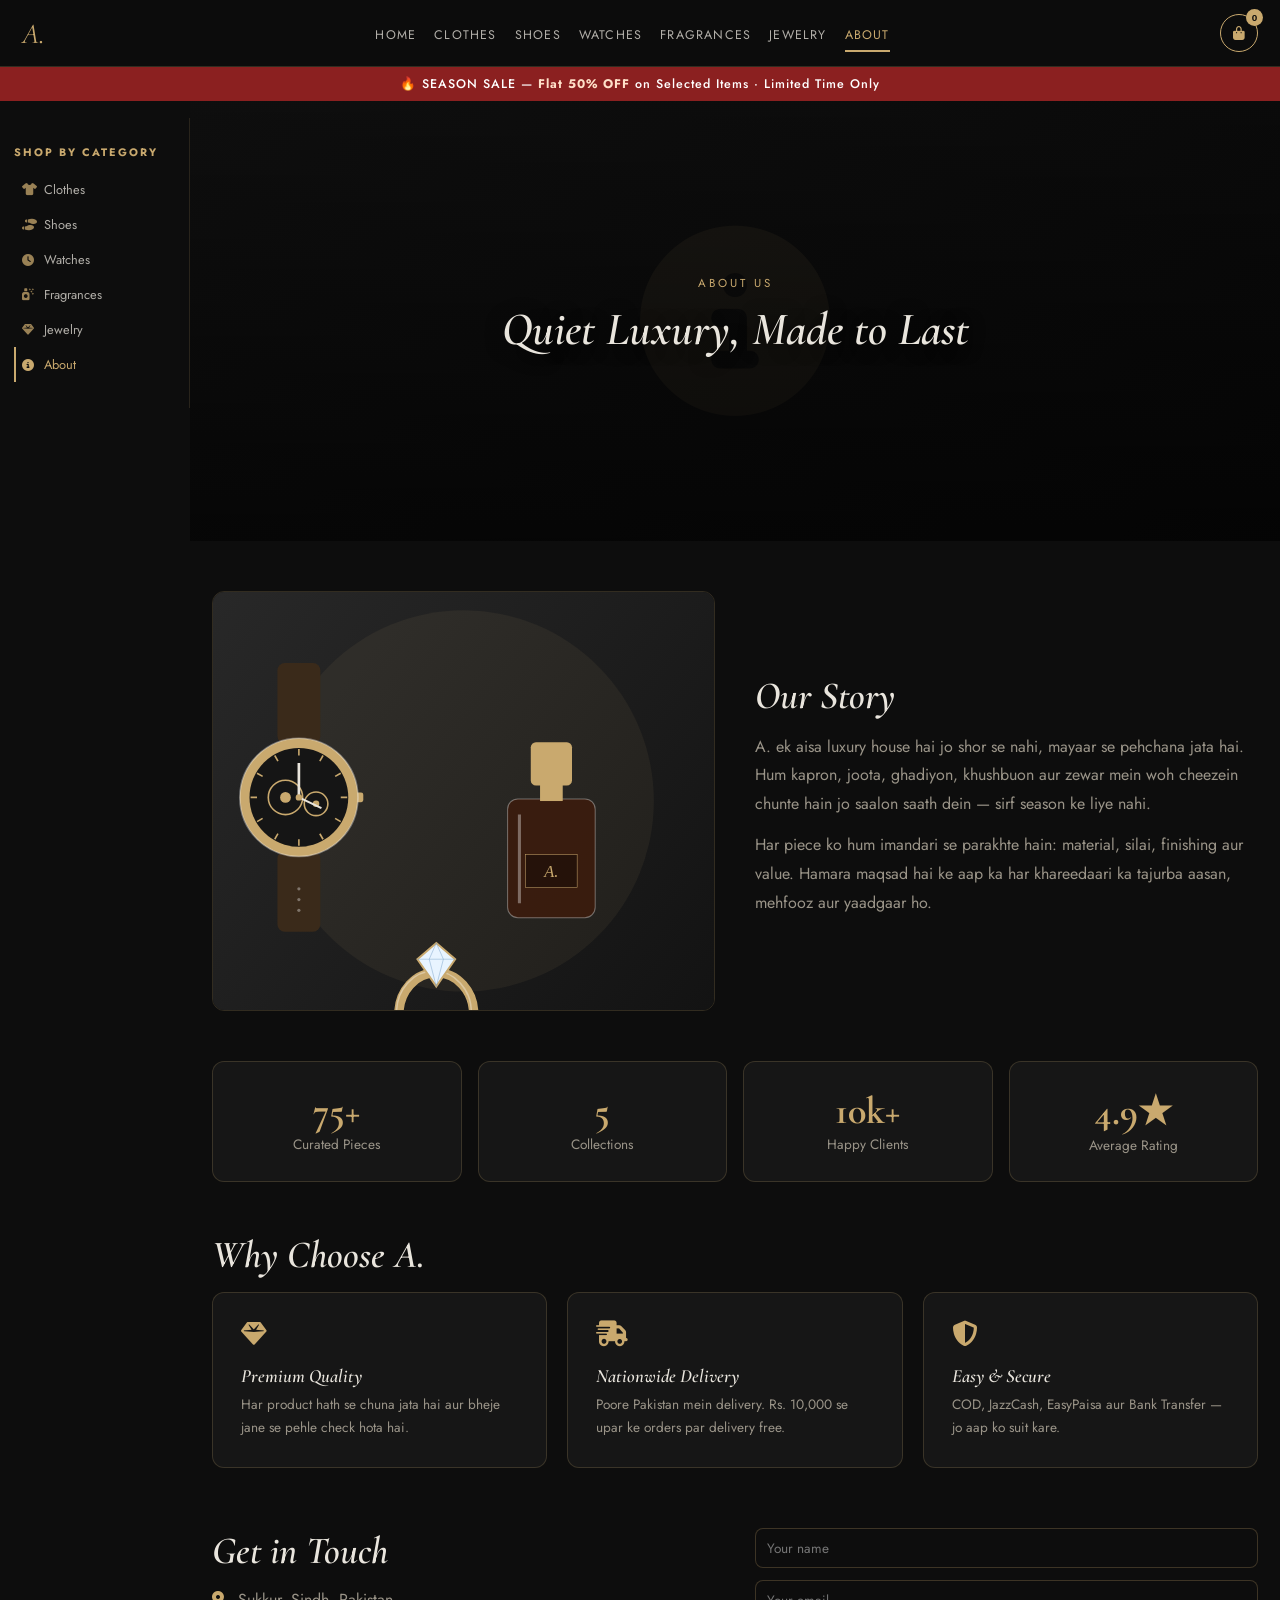
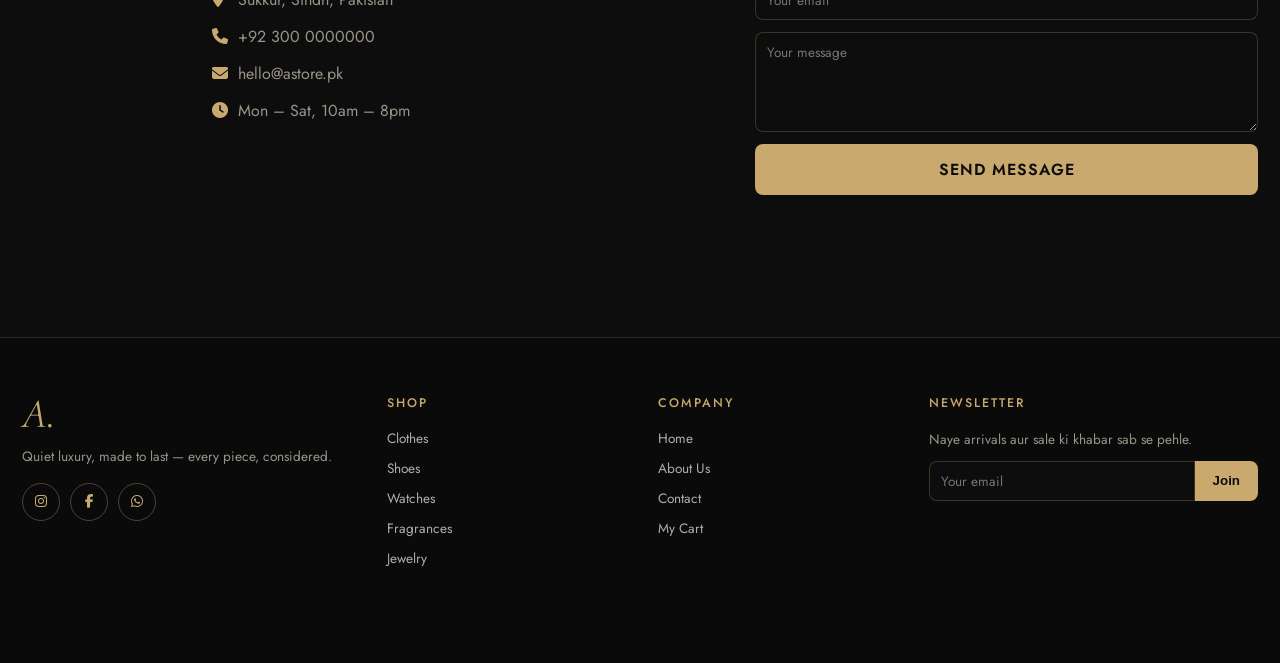
==== about.html @ cb53b063 "Update code files" ====
<!DOCTYPE html>
<html lang="en">
<head>
<meta charset="UTF-8">
<meta name="viewport" content="width=device-width, initial-scale=1">
<title>A. — Luxury Store</title>
<link href="https://fonts.googleapis.com/css2?family=Cormorant+Garamond:ital,wght@0,500;0,600;0,700;1,500;1,600&family=Jost:wght@300;400;500;600&display=swap" rel="stylesheet">
<link rel="stylesheet" href="https://cdnjs.cloudflare.com/ajax/libs/font-awesome/6.5.0/css/all.min.css">
<link href="https://unpkg.com/aos@2.3.1/dist/aos.css" rel="stylesheet">
<link rel="stylesheet" href="css/style.css">
</head>
<body data-page="about">
<header><nav class="nav">
  <a href="index.html" class="logo">A.</a>
  <ul class="links" id="links"></ul>
  <div class="icons">
    <button class="cart-btn" id="cartBtn" aria-label="Cart"><i class="fa-solid fa-bag-shopping"></i><span class="cart-count" id="cartCount">0</span></button>
    <button class="burger" id="burger" aria-label="Menu"><i class="fa-solid fa-bars"></i></button>
  </div>
</nav></header>
<div class="sale-bar">🔥 SEASON SALE — <b>Flat 50% OFF</b> on Selected Items · Limited Time Only</div>
<div class="body-wrap">
  <aside class="sidebar" id="sidebar"><h4>Shop by Category</h4></aside>
  <main class="main" id="main">
<div class="hero" data-aos="fade-in" data-aos-duration="1200"><div class="hero-track"><div class="slide"><i class="fa-solid fa-circle-info"></i><div class="slide-txt"><span>About Us</span><h2>Quiet Luxury, Made to Last</h2></div></div></div></div>
<section class="ab">
  <div class="ab-story" data-aos="fade-up">
    <img src="images/about.svg" alt="Our story">
    <div><h2>Our Story</h2>
      <p>A. ek aisa luxury house hai jo shor se nahi, mayaar se pehchana jata hai. Hum kapron, joota, ghadiyon, khushbuon aur zewar mein woh cheezein chunte hain jo saalon saath dein — sirf season ke liye nahi.</p>
      <p>Har piece ko hum imandari se parakhte hain: material, silai, finishing aur value. Hamara maqsad hai ke aap ka har khareedaari ka tajurba aasan, mehfooz aur yaadgaar ho.</p></div>
  </div>
  <div class="ab-stats" data-aos="fade-up"><div><b>75+</b>Curated Pieces</div><div><b>5</b>Collections</div><div><b>10k+</b>Happy Clients</div><div><b>4.9★</b>Average Rating</div></div>
  <h2>Why Choose A.</h2>
  <div class="ab-vals" data-aos="fade-up">
    <div><i class="fa-solid fa-gem"></i><h3>Premium Quality</h3><p>Har product hath se chuna jata hai aur bheje jane se pehle check hota hai.</p></div>
    <div><i class="fa-solid fa-truck-fast"></i><h3>Nationwide Delivery</h3><p>Poore Pakistan mein delivery. Rs. 10,000 se upar ke orders par delivery free.</p></div>
    <div><i class="fa-solid fa-shield-halved"></i><h3>Easy & Secure</h3><p>COD, JazzCash, EasyPaisa aur Bank Transfer — jo aap ko suit kare.</p></div>
  </div>
  <div class="ab-contact" data-aos="fade-up" id="contact">
    <div><h2>Get in Touch</h2>
      <ul><li><i class="fa-solid fa-location-dot"></i>Sukkur, Sindh, Pakistan</li><li><i class="fa-solid fa-phone"></i>+92 300 0000000</li><li><i class="fa-solid fa-envelope"></i>hello@astore.pk</li><li><i class="fa-solid fa-clock"></i>Mon – Sat, 10am – 8pm</li></ul></div>
    <form id="contactForm"><input id="cName" placeholder="Your name" required><input id="cMail" type="email" placeholder="Your email" required><textarea id="cMsg" rows="4" placeholder="Your message" required></textarea><button type="submit">Send Message</button><div id="cOk"></div></form>
  </div>
</section>
</main>
</div>
<footer class="a-footer">
  <div class="f-in">
    <div><div class="fl">A.</div><p>Quiet luxury, made to last — every piece, considered.</p>
      <div class="soc"><a href="#" aria-label="Instagram"><i class="fa-brands fa-instagram"></i></a><a href="#" aria-label="Facebook"><i class="fa-brands fa-facebook-f"></i></a><a href="https://wa.me/920000000000" aria-label="WhatsApp"><i class="fa-brands fa-whatsapp"></i></a></div></div>
    <div><h5>Shop</h5><a href="clothes.html">Clothes</a><a href="shoes.html">Shoes</a><a href="watches.html">Watches</a><a href="fragrances.html">Fragrances</a><a href="jewelry.html">Jewelry</a></div>
    <div><h5>Company</h5><a href="index.html">Home</a><a href="about.html">About Us</a><a href="about.html#contact">Contact</a><a href="#" id="fCart">My Cart</a></div>
    <div><h5>Newsletter</h5><p>Naye arrivals aur sale ki khabar sab se pehle.</p>
      <form id="nlForm"><input type="email" id="nlMail" placeholder="Your email" required><button type="submit">Join</button></form>
      <div class="f-msg" id="nlMsg"></div></div>
  </div>
  <div class="f-bot" data-aos="fade-in">© 2026 A. — All rights reserved.</div>
</footer>

<!-- Cart / Checkout -->
<div class="overlay" id="overlay"><div class="modal">
  <div class="m-head"><h3>Your Cart</h3><button id="closeCart">✕</button></div>
  <div class="m-body">
    <div class="cart-list" id="cartList"></div>
    <div class="summary" id="summary"></div>
    <div class="row2"><div><label>Full Name</label><input id="fName"></div><div><label>Phone</label><input id="fPhone"></div></div>
    <div><label>Delivery Address</label><input id="fAddr"></div>
    <div class="row2"><div><label>City</label><input id="fCity"></div>
      <div><label>Province</label><select id="fProv"><option>Sindh</option><option>Punjab</option><option>KPK</option><option>Balochistan</option><option>Islamabad</option></select></div></div>
    <div><label>Payment</label><div class="pay-tabs" id="payTabs">
      <button class="pay-tab on" data-pay="Cash on Delivery"><i class="fa-solid fa-money-bill"></i>COD</button>
      <button class="pay-tab" data-pay="JazzCash"><i class="fa-solid fa-mobile-screen"></i>JazzCash</button>
      <button class="pay-tab" data-pay="EasyPaisa"><i class="fa-solid fa-wallet"></i>EasyPaisa</button>
      <button class="pay-tab" data-pay="Bank Transfer"><i class="fa-solid fa-building-columns"></i>Bank</button>
    </div></div>
    <div class="pay-info" id="payInfo"></div>
    <div class="err" id="err"></div>
    <button class="place-btn" id="placeBtn">Place Order Securely</button>
  </div>
</div></div>
<div class="overlay" id="thanks"><div class="modal thankyou">
  <i class="fa-solid fa-circle-check"></i><h3 id="tyTitle">Thank you!</h3><p id="tyText"></p><br>
  <button class="place-btn" id="tyClose">Close</button>
</div></div>
<script src="https://unpkg.com/aos@2.3.1/dist/aos.js"></script>
<script src="js/script.js"></script>
</body>
</html>
---- css/style.css ----
:root{--radius:.75rem;--gold:#c9a96e;--goldL:#f5ebd9;--dark:#0d0d0d;--panel:#161616;--text:#e9e5dd;--muted:#9a9488;--r:12px;--sale:#8b2020;--background:var(--dark);--foreground:var(--text);--primary:var(--gold);--border:rgba(201,169,110,.2);color-scheme:dark}
*{margin:0;padding:0;box-sizing:border-box}
html{scroll-padding-top:70px}
body{background:var(--dark);color:var(--text);font-family:"Jost",sans-serif;overflow-x:hidden}
h1,h2,h3{font-family:"Cormorant Garamond",serif;font-weight:600}
a{text-decoration:none;color:inherit}

/* ===== HEADER / NAV ===== */
header{position:sticky;top:0;z-index:60;background:rgba(13,13,13,.94);backdrop-filter:blur(8px);border-bottom:1px solid rgba(201,169,110,.2)}
.nav{max-width:1400px;margin:0 auto;display:flex;align-items:center;justify-content:space-between;padding:14px 22px;gap:14px;position:relative}
.logo{font-family:"Cormorant Garamond",serif;font-size:1.8rem;font-style:italic;color:var(--gold)}
.links{display:flex;gap:18px;list-style:none;flex-wrap:wrap}
.links a{font-size:.78rem;letter-spacing:1.2px;text-transform:uppercase;opacity:.75;border-bottom:2px solid transparent;padding:6px 0}
.links a.active,.links a:hover{opacity:1;border-color:var(--gold);color:var(--gold)}
.icons{display:flex;align-items:center;gap:10px}
.cart-btn{position:relative;background:none;border:1px solid var(--gold);color:var(--gold);width:38px;height:38px;border-radius:50%;cursor:pointer}
.cart-count{position:absolute;top:-6px;right:-6px;background:var(--gold);color:var(--dark);font-size:.62rem;font-weight:700;width:17px;height:17px;border-radius:50%;display:flex;align-items:center;justify-content:center}
.burger{display:none;background:none;border:none;color:var(--gold);font-size:1.2rem;cursor:pointer}
@media (max-width:900px){
  .links{display:none}
  .burger{display:block}
  .links.open{display:flex;flex-direction:column;position:absolute;top:100%;left:0;right:0;background:var(--panel);padding:18px 22px;gap:12px;border-top:1px solid rgba(201,169,110,.2)}
}
.sale-bar{background:var(--sale);color:#fff;text-align:center;font-size:.78rem;letter-spacing:1px;padding:8px;font-weight:500}
.sale-bar b{color:#ffe0c9}

/* ===== LAYOUT / SIDEBAR ===== */
.body-wrap{display:flex;max-width:1400px;margin:0 auto}
.sidebar{width:190px;flex-shrink:0;padding:26px 14px;border-right:1px solid rgba(201,169,110,.15);position:sticky;top:118px;align-self:flex-start;max-height:calc(100vh - 130px);overflow-y:auto}
.sidebar h4{font-size:.68rem;letter-spacing:2px;text-transform:uppercase;color:var(--gold);margin-bottom:12px;font-family:"Jost",sans-serif}
.sidebar a{display:flex;align-items:center;gap:8px;font-size:.8rem;padding:8px 6px;border-left:2px solid transparent;color:var(--text);opacity:.75}
.sidebar a:hover,.sidebar a.active{opacity:1;color:var(--gold);border-color:var(--gold)}
.sidebar i{width:14px;color:var(--gold);font-size:.75rem}
@media (max-width:860px){.sidebar{display:none}}

/* ===== HERO / SLIDER (image slides) ===== */
.hero{position:relative;height:clamp(260px,48vw,440px);overflow:hidden}
.hero-track{display:flex;height:100%;transition:transform .6s cubic-bezier(.65,0,.35,1)}
.slide{flex:0 0 100%;height:100%;display:flex;align-items:center;justify-content:center;position:relative;background:linear-gradient(135deg,var(--panel),var(--dark));background-size:cover;background-position:center}
.slide::after{content:"";position:absolute;inset:0;background:linear-gradient(180deg,rgba(0,0,0,.35),rgba(0,0,0,.68))}
.slide>i{position:absolute;font-size:clamp(80px,18vw,190px);color:rgba(201,169,110,.1)}
.slide-txt{position:relative;text-align:center;z-index:2;padding:0 16px}
.slide-txt span{color:var(--gold);letter-spacing:3px;font-size:.72rem;text-transform:uppercase}
.slide-txt h2{font-size:clamp(1.7rem,4.6vw,2.9rem);margin:8px 0 16px;font-style:italic;text-shadow:0 2px 18px rgba(0,0,0,.6)}
.slide-txt a{display:inline-block;background:var(--gold);color:var(--dark);padding:11px 26px;font-size:.75rem;letter-spacing:1.5px;text-transform:uppercase;border-radius:2px}
.dots{position:absolute;bottom:14px;left:50%;transform:translateX(-50%);display:flex;gap:7px;z-index:3}
.dot{width:7px;height:7px;border-radius:50%;border:1px solid var(--gold);background:transparent;cursor:pointer;padding:0}
.dot.on{background:var(--gold)}

/* ===== SECTIONS ===== */
.main{flex:1;min-width:0}
.wrap{padding:44px 22px}
.sec-title{display:flex;align-items:center;gap:14px;margin-bottom:26px}
.sec-title h2{font-size:clamp(1.5rem,3.4vw,2.1rem);font-style:italic;white-space:nowrap}
.sec-title .ln{flex:1;height:1px;background:rgba(201,169,110,.25)}
.sec-title span{color:var(--gold);font-size:.68rem;letter-spacing:1.5px;text-transform:uppercase;white-space:nowrap}

/* ===== CATEGORY MINI CARDS (image + name) ===== */
.cat-grid{display:flex;flex-wrap:wrap;gap:16px;justify-content:center}
.cat-card{flex:1 1 140px;max-width:170px;background:var(--panel);border:1px solid rgba(201,169,110,.18);border-radius:var(--r);padding:10px 10px 16px;text-align:center;cursor:pointer;transition:.25s;overflow:hidden}
.cat-card:hover{border-color:var(--gold);transform:translateY(-4px)}
.cat-card img{width:100%;height:120px;object-fit:cover;border-radius:8px;margin-bottom:12px;display:block;transition:transform .5s}
.cat-card:hover img{transform:scale(1.05)}
.cat-card i{font-size:1.6rem;color:var(--gold);margin-bottom:8px;display:block}
.cat-card h3{font-size:.92rem;font-family:"Jost",sans-serif;font-weight:500;font-style:normal}

/* ===== PRODUCT CARDS (image) ===== */
.grid{display:flex;flex-wrap:wrap;gap:20px;justify-content:center}
.card{flex:1 1 200px;max-width:230px;background:var(--panel);border:1px solid rgba(201,169,110,.15);border-radius:var(--r);overflow:hidden;transition:.25s;position:relative}
.card:hover{border-color:var(--gold);transform:translateY(-5px)}
.badge{position:absolute;top:9px;left:9px;z-index:4;font-size:.6rem;font-weight:600;letter-spacing:1px;text-transform:uppercase;padding:3px 8px;border-radius:2px;background:var(--sale);color:#fff}
.card-img{position:relative;height:250px;display:flex;align-items:center;justify-content:center;background:linear-gradient(160deg,#232323,#141414);overflow:hidden}
.card-img img,.product-img{position:absolute;inset:0;width:100%;height:100%;object-fit:cover;display:block;transition:transform .5s}
.card:hover .card-img img{transform:scale(1.06)}
.card-img i{font-size:3.1rem;color:rgba(201,169,110,.35)}
.atc{position:absolute;bottom:-44px;left:0;right:0;z-index:3;background:var(--gold);color:var(--dark);border:none;padding:10px;font-size:.72rem;letter-spacing:1px;text-transform:uppercase;cursor:pointer;transition:.25s;font-weight:600}
.card:hover .atc{bottom:0}
@media (hover:none){.atc{bottom:0}}
.card-info{padding:12px 14px 16px}
.card-info span{font-size:.65rem;color:var(--gold);text-transform:uppercase;letter-spacing:1px}
.card-info h3{font-size:1rem;margin:4px 0 6px;font-style:italic;font-family:"Cormorant Garamond",serif}
.price-row{display:flex;align-items:center;gap:7px}
.price{color:var(--gold);font-weight:600}
.old{color:var(--muted);font-size:.78rem;text-decoration:line-through}

/* ===== ADD TO CART POPUP ===== */
.pop{position:fixed;top:20px;right:20px;z-index:9999;background:var(--panel);color:var(--text);border:1px solid var(--gold);width:min(340px,calc(100vw - 32px));border-radius:var(--r);box-shadow:0 20px 60px rgba(0,0,0,.6);padding:16px;transform:translateX(130%);transition:transform .45s cubic-bezier(.2,.9,.3,1)}
.pop.show{transform:none}
.pop .p-top{display:flex;align-items:center;gap:8px;color:var(--gold);font-weight:600;margin-bottom:12px}
.pop .p-body{display:flex;gap:12px;align-items:center}
.pop img{width:64px;height:78px;object-fit:cover;border-radius:6px;background:#222}
.pop h4{margin:0 0 4px;font-size:15px;font-weight:500}
.pop p{font-size:14px;color:var(--gold)}
.pop .p-btns{display:flex;gap:8px;margin-top:14px}
.pop .p-btns button{flex:1;padding:10px;border-radius:6px;border:1px solid var(--gold);background:var(--gold);color:var(--dark);cursor:pointer;font:inherit;font-size:.75rem;letter-spacing:.5px;text-transform:uppercase;font-weight:600}
.pop .p-btns button.alt{background:transparent;color:var(--gold)}
@media (max-width:560px){.pop{top:auto;bottom:16px;right:16px}}

/* ===== FOOTER ===== */
footer{border-top:1px solid rgba(201,169,110,.18);color:var(--muted);font-size:.85rem}
.a-footer{background:#0a0a0a;margin-top:60px}
.a-footer .f-in{max-width:1400px;margin:auto;padding:56px 22px 30px;display:grid;grid-template-columns:1.4fr 1fr 1fr 1.4fr;gap:36px;text-align:left}
.a-footer h5{color:var(--gold);font-size:.78rem;letter-spacing:2px;text-transform:uppercase;margin-bottom:16px;font-weight:500}
.a-footer a{display:block;color:var(--text);opacity:.75;margin-bottom:10px;font-size:.85rem}
.a-footer a:hover{color:var(--gold);opacity:1}
.a-footer .fl{font-family:"Cormorant Garamond",serif;font-style:italic;font-size:2.6rem;color:var(--gold);line-height:1}
.a-footer p{line-height:1.7;margin:10px 0}
.a-footer .soc{display:flex;gap:10px;margin-top:14px}
.a-footer .soc a{width:38px;height:38px;border:1px solid rgba(201,169,110,.35);border-radius:50%;display:flex;align-items:center;justify-content:center;margin:0;color:var(--gold);opacity:1}
.a-footer .soc a:hover{background:var(--gold);color:var(--dark)}
.a-footer form{display:flex;margin-top:6px}
.a-footer input{flex:1;min-width:0;border-radius:8px 0 0 8px}
.a-footer form button{padding:0 18px;border:0;background:var(--gold);color:var(--dark);font-weight:600;cursor:pointer;border-radius:0 8px 8px 0}
.a-footer .f-msg{font-size:.78rem;margin-top:8px;min-height:18px;color:#7fd39b}
.a-footer .f-bot{border-top:1px solid rgba(201,169,110,.15);text-align:center;padding:18px;font-size:.78rem}
.totop{position:fixed;right:18px;bottom:18px;width:44px;height:44px;border-radius:50%;border:0;background:var(--gold);color:var(--dark);cursor:pointer;opacity:0;pointer-events:none;transition:.3s;z-index:900}
.totop.show{opacity:1;pointer-events:auto}
@media (max-width:900px){.a-footer .f-in{grid-template-columns:1fr 1fr}}
@media (max-width:560px){.a-footer .f-in{grid-template-columns:1fr;padding-top:40px}.cat-card img{height:100px}}

/* ===== ABOUT PAGE ===== */
.ab{max-width:1100px;margin:auto;padding:50px 22px}
.ab h2{font-size:clamp(1.7rem,4vw,2.4rem);font-style:italic;margin-bottom:14px}
.ab-story{display:grid;grid-template-columns:1fr 1fr;gap:40px;align-items:center}
.ab-story img{width:100%;height:420px;object-fit:cover;border-radius:var(--r);border:1px solid var(--border)}
.ab-story p{line-height:1.8;color:var(--muted);margin-bottom:12px}
.ab-stats{display:grid;grid-template-columns:repeat(4,1fr);gap:16px;margin:50px 0;text-align:center}
.ab-stats div{padding:26px 10px;background:var(--panel);border:1px solid var(--border);border-radius:var(--r);color:var(--muted);font-size:.85rem}
.ab-stats b{display:block;font-family:"Cormorant Garamond",serif;font-size:2.4rem;color:var(--gold)}
.ab-vals{display:grid;grid-template-columns:repeat(3,1fr);gap:20px}
.ab-vals div{padding:28px;background:var(--panel);border:1px solid var(--border);border-radius:var(--r)}
.ab-vals i{font-size:1.6rem;color:var(--gold);margin-bottom:12px}
.ab-vals h3{margin:6px 0;font-style:italic}
.ab-vals p{line-height:1.7;color:var(--muted);font-size:.85rem}
.ab-contact{display:grid;grid-template-columns:1fr 1fr;gap:40px;margin-top:60px}
.ab-contact form{display:grid;gap:12px}
.ab-contact textarea{width:100%;background:var(--dark);border:1px solid rgba(201,169,110,.25);color:var(--text);padding:9px 11px;border-radius:8px;font-family:"Jost",sans-serif;font-size:.85rem}
.ab-contact button{padding:14px;border:0;border-radius:8px;background:var(--gold);color:var(--dark);font:inherit;font-weight:600;letter-spacing:1px;text-transform:uppercase;cursor:pointer}
.ab-contact ul{padding:0}
.ab-contact li{list-style:none;margin-bottom:14px;color:var(--muted)}
.ab-contact li i{color:var(--gold);width:26px}
#cOk{color:#7fd39b;min-height:20px;font-size:.8rem}
@media (max-width:820px){.ab-story,.ab-contact{grid-template-columns:1fr}.ab-stats{grid-template-columns:1fr 1fr}.ab-vals{grid-template-columns:1fr}.ab-story img{height:280px}}

/* ===== CART / CHECKOUT MODAL ===== */
.overlay{position:fixed;inset:0;background:rgba(0,0,0,.72);display:none;align-items:center;justify-content:center;z-index:200;padding:14px}
.overlay.show{display:flex}
.modal{background:var(--panel);border:1px solid rgba(201,169,110,.3);border-radius:var(--r);max-width:600px;width:100%;max-height:90vh;overflow:hidden;display:flex;flex-direction:column}
.m-head{display:flex;justify-content:space-between;align-items:center;padding:16px 20px;border-bottom:1px solid rgba(201,169,110,.2)}
.m-head h3{color:var(--gold);font-size:1.25rem;font-style:italic}
.m-head button{background:none;border:none;color:var(--muted);font-size:1.1rem;cursor:pointer}
.m-body{overflow-y:auto;padding:16px 20px;display:flex;flex-direction:column;gap:14px}
.plist{display:flex;flex-direction:column;gap:8px;max-height:180px;overflow-y:auto}
.pitem{display:flex;align-items:center;gap:10px;border:1px solid rgba(201,169,110,.2);border-radius:8px;padding:8px 10px;cursor:pointer;font-size:.8rem}
.pitem.sel{border-color:var(--gold);background:rgba(201,169,110,.08)}
.pitem .pn{flex:1}
.pitem .pp{color:var(--gold);font-size:.78rem;white-space:nowrap}
.summary{background:var(--dark);border:1px solid rgba(201,169,110,.2);border-radius:8px;padding:12px 14px;font-size:.8rem}
.summary div{display:flex;justify-content:space-between;margin-bottom:4px}
.summary .tot{font-weight:600;color:var(--gold);font-size:.95rem}
label{display:block;font-size:.68rem;text-transform:uppercase;letter-spacing:1px;color:var(--muted);margin-bottom:4px}
input,select{width:100%;background:var(--dark);border:1px solid rgba(201,169,110,.25);color:var(--text);padding:9px 11px;border-radius:8px;font-family:"Jost",sans-serif;font-size:.85rem}
.row2{display:flex;gap:10px}
.row2>div{flex:1}
.pay-tabs{display:flex;gap:6px;flex-wrap:wrap}
.pay-tab{border:1px solid rgba(201,169,110,.3);border-radius:8px;padding:7px 11px;font-size:.72rem;cursor:pointer;display:flex;align-items:center;gap:6px;background:none;color:var(--text)}
.pay-tab.on{background:var(--gold);color:var(--dark);border-color:var(--gold)}
.place-btn{width:100%;background:var(--gold);color:var(--dark);border:none;padding:13px;border-radius:8px;font-weight:600;letter-spacing:1px;text-transform:uppercase;cursor:pointer;margin-top:4px}
.err{color:#e0674f;font-size:.72rem}
.thankyou{text-align:center;max-width:360px;padding:26px}
.thankyou i{font-size:2.8rem;color:var(--gold);margin-bottom:12px;display:block}
.cart-list{display:flex;flex-direction:column;gap:8px}
.cart-row{display:flex;justify-content:space-between;align-items:center;gap:8px;border:1px solid rgba(201,169,110,.2);border-radius:8px;padding:8px 10px;font-size:.8rem}
.cart-row button{background:none;border:none;color:var(--muted);cursor:pointer}

/* ===== PAYMENT DETAILS (COD / JazzCash / EasyPaisa / Bank) ===== */
.pay-info{background:var(--dark);border:1px solid rgba(201,169,110,.25);border-radius:8px;padding:12px 14px;font-size:.8rem;animation:payIn .3s ease}
.pay-info h4{color:var(--gold);font-weight:500;letter-spacing:1px;text-transform:uppercase;font-size:.75rem;margin-bottom:8px}
.pay-info h4 i{margin-right:6px}
.pay-info .rw{display:flex;justify-content:space-between;gap:12px;padding:6px 0;border-bottom:1px dashed rgba(201,169,110,.18)}
.pay-info .rw span{color:var(--muted)}
.pay-info .rw b{font-weight:500;text-align:right;word-break:break-all}
.pay-info .rw:last-of-type b{color:var(--gold)}
.pay-info ol{margin:10px 0 10px 18px;color:var(--muted);line-height:1.7}
.pay-info label{margin-top:6px}
@keyframes payIn{from{opacity:0;transform:translateY(6px)}to{opacity:1;transform:none}}
@media (max-width:480px){.row2{flex-direction:column}}

/* ===== SCROLL ANIMATION (AOS) ===== */
.card[data-aos],.cat-card[data-aos]{transition-property:opacity,transform,border-color}
.card[data-aos].aos-animate:hover{transform:translateY(-5px)}
.cat-card[data-aos].aos-animate:hover{transform:translateY(-4px)}
@media (prefers-reduced-motion:reduce){[data-aos]{opacity:1!important;transform:none!important;transition:none!important}}
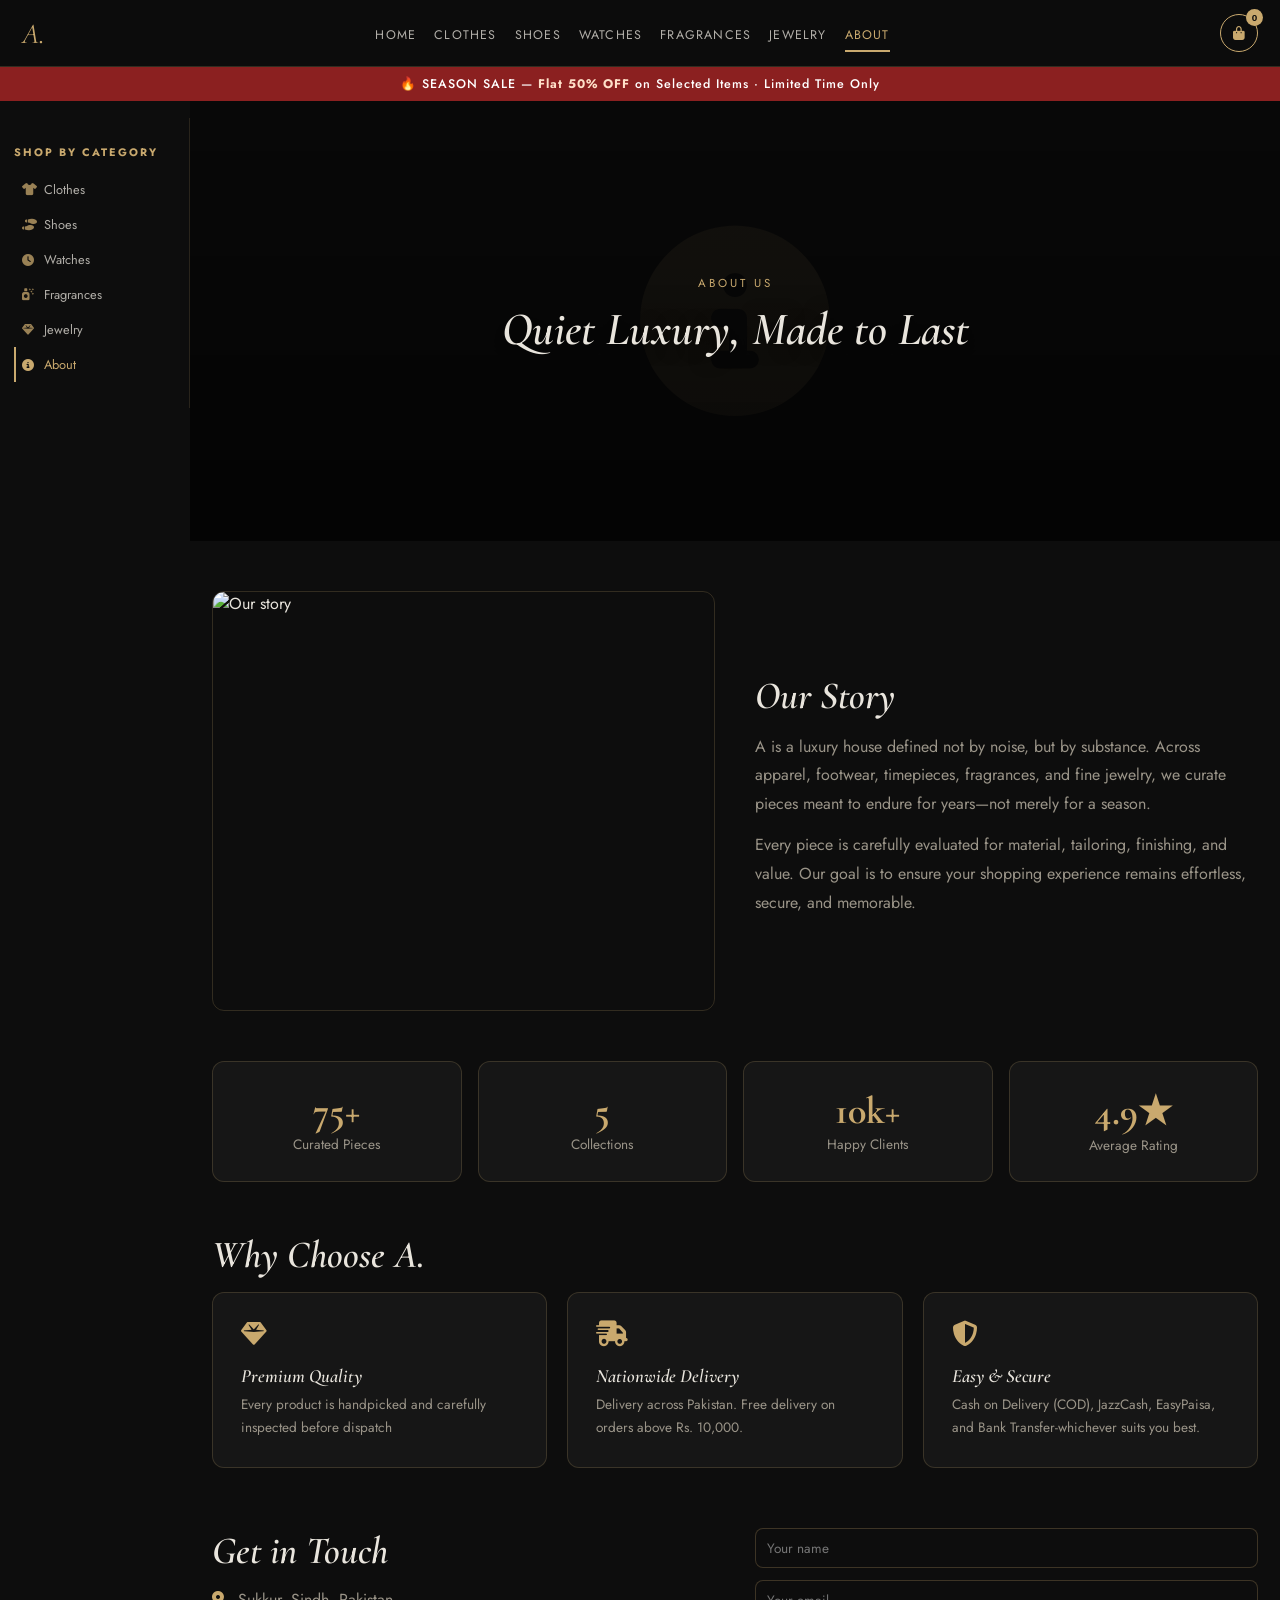
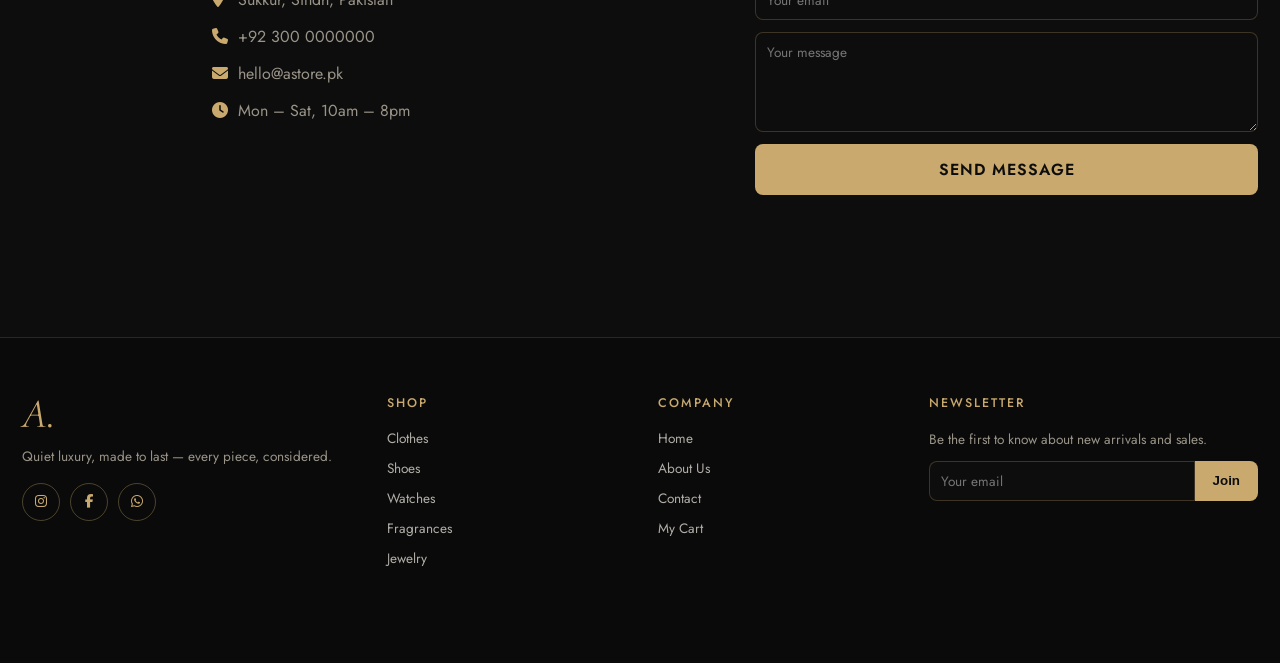
==== commit 980319cc: "code updated and upgraded" ====
--- a/about.html
+++ b/about.html
@@ -22,20 +22,20 @@
 <div class="body-wrap">
   <aside class="sidebar" id="sidebar"><h4>Shop by Category</h4></aside>
   <main class="main" id="main">
-<div class="hero" data-aos="fade-in" data-aos-duration="1200"><div class="hero-track"><div class="slide"><i class="fa-solid fa-circle-info"></i><div class="slide-txt"><span>About Us</span><h2>Quiet Luxury, Made to Last</h2></div></div></div></div>
+<div class="hero" data-aos="fade-in" data-aos-duration="1200"><div class="hero-track"><div class="slide"style="background-image:url(https://images.pexels.com/photos/5531542/pexels-photo-5531542.jpeg)"><i class="fa-solid fa-circle-info"></i><div class="slide-txt"><span>About Us</span><h2>Quiet Luxury, Made to Last</h2></div></div></div></div>
 <section class="ab">
   <div class="ab-story" data-aos="fade-up">
-    <img src="images/about.svg" alt="Our story">
+    <img src="https://encrypted-tbn0.gstatic.com/images?q=tbn:ANd9GcSV8Ttk0Fuwk_5Ce6Jowy9up6EQtPlwZBkaWzx581JIrQ&s=10" alt="Our story">
     <div><h2>Our Story</h2>
-      <p>A. ek aisa luxury house hai jo shor se nahi, mayaar se pehchana jata hai. Hum kapron, joota, ghadiyon, khushbuon aur zewar mein woh cheezein chunte hain jo saalon saath dein — sirf season ke liye nahi.</p>
-      <p>Har piece ko hum imandari se parakhte hain: material, silai, finishing aur value. Hamara maqsad hai ke aap ka har khareedaari ka tajurba aasan, mehfooz aur yaadgaar ho.</p></div>
+      <p>A is a luxury house defined not by noise, but by substance. Across apparel, footwear, timepieces, fragrances, and fine jewelry, we curate pieces meant to endure for years—not merely for a season.</p>
+      <p>Every piece is carefully evaluated for material, tailoring, finishing, and value. Our goal is to ensure your shopping experience remains effortless, secure, and memorable.</p></div>
   </div>
   <div class="ab-stats" data-aos="fade-up"><div><b>75+</b>Curated Pieces</div><div><b>5</b>Collections</div><div><b>10k+</b>Happy Clients</div><div><b>4.9★</b>Average Rating</div></div>
   <h2>Why Choose A.</h2>
   <div class="ab-vals" data-aos="fade-up">
-    <div><i class="fa-solid fa-gem"></i><h3>Premium Quality</h3><p>Har product hath se chuna jata hai aur bheje jane se pehle check hota hai.</p></div>
-    <div><i class="fa-solid fa-truck-fast"></i><h3>Nationwide Delivery</h3><p>Poore Pakistan mein delivery. Rs. 10,000 se upar ke orders par delivery free.</p></div>
-    <div><i class="fa-solid fa-shield-halved"></i><h3>Easy & Secure</h3><p>COD, JazzCash, EasyPaisa aur Bank Transfer — jo aap ko suit kare.</p></div>
+    <div><i class="fa-solid fa-gem"></i><h3>Premium Quality</h3><p>Every product is handpicked and carefully inspected before dispatch</p></div>
+    <div><i class="fa-solid fa-truck-fast"></i><h3>Nationwide Delivery</h3><p>Delivery across Pakistan. Free delivery on orders above Rs. 10,000.</p></div>
+    <div><i class="fa-solid fa-shield-halved"></i><h3>Easy & Secure</h3><p>Cash on Delivery (COD), JazzCash, EasyPaisa, and Bank Transfer-whichever suits you best.</p></div>
   </div>
   <div class="ab-contact" data-aos="fade-up" id="contact">
     <div><h2>Get in Touch</h2>
@@ -51,7 +51,7 @@
       <div class="soc"><a href="#" aria-label="Instagram"><i class="fa-brands fa-instagram"></i></a><a href="#" aria-label="Facebook"><i class="fa-brands fa-facebook-f"></i></a><a href="https://wa.me/920000000000" aria-label="WhatsApp"><i class="fa-brands fa-whatsapp"></i></a></div></div>
     <div><h5>Shop</h5><a href="clothes.html">Clothes</a><a href="shoes.html">Shoes</a><a href="watches.html">Watches</a><a href="fragrances.html">Fragrances</a><a href="jewelry.html">Jewelry</a></div>
     <div><h5>Company</h5><a href="index.html">Home</a><a href="about.html">About Us</a><a href="about.html#contact">Contact</a><a href="#" id="fCart">My Cart</a></div>
-    <div><h5>Newsletter</h5><p>Naye arrivals aur sale ki khabar sab se pehle.</p>
+    <div><h5>Newsletter</h5><p>Be the first to know about new arrivals and sales.</p>
       <form id="nlForm"><input type="email" id="nlMail" placeholder="Your email" required><button type="submit">Join</button></form>
       <div class="f-msg" id="nlMsg"></div></div>
   </div>
